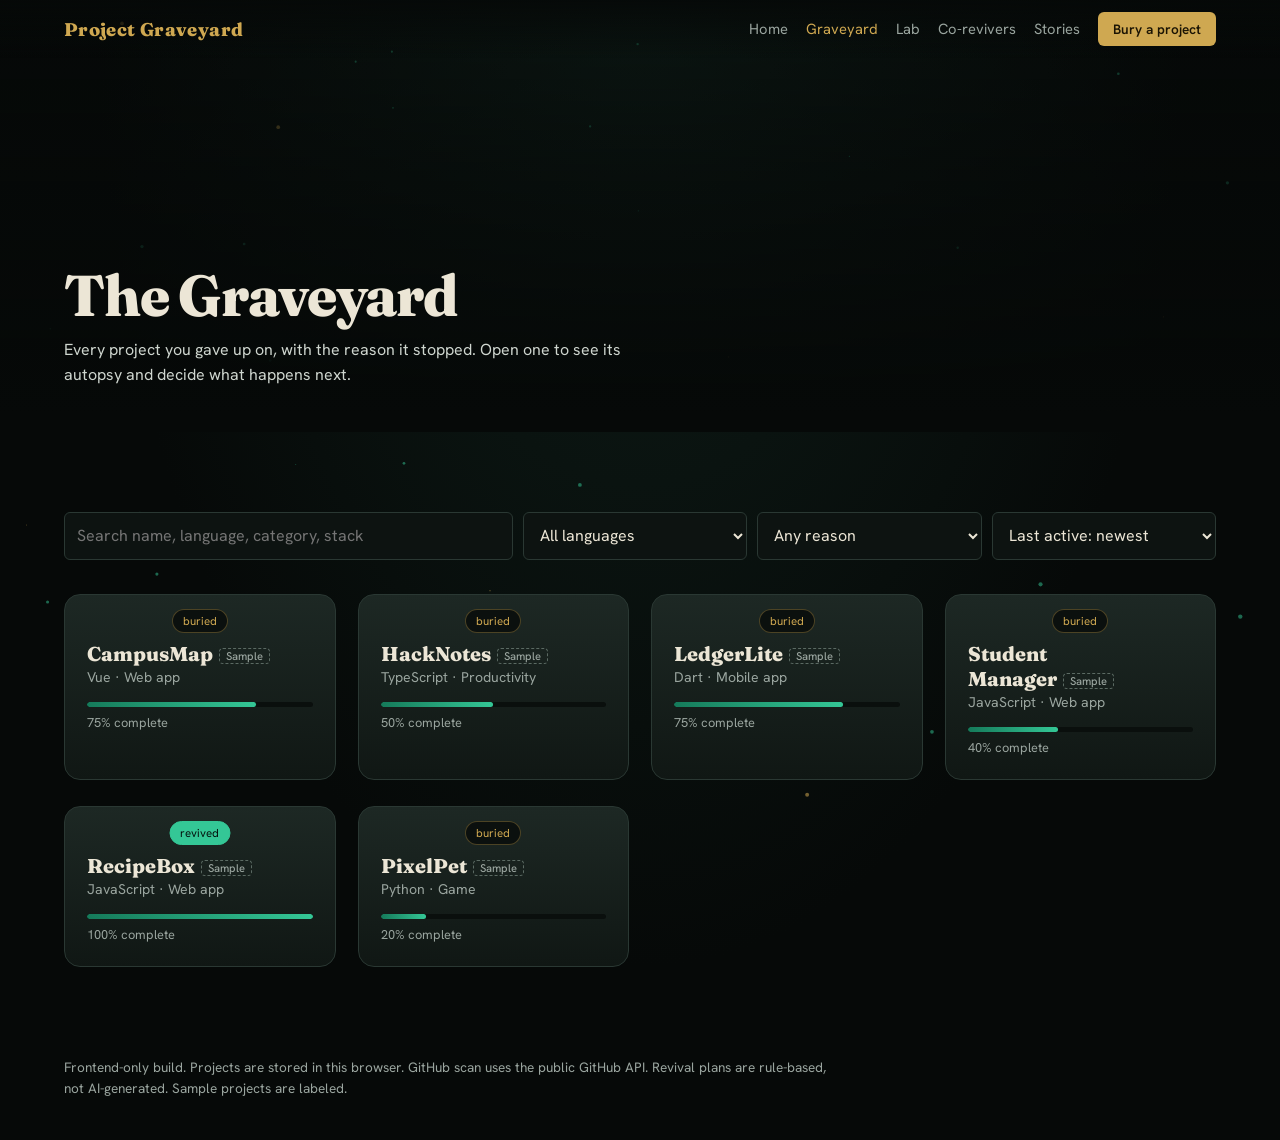
==== graveyard.html @ 0295aabc "Add graveyard.html for abandoned projects" ====
<!DOCTYPE html>
<html lang="en">
<head>
<meta charset="utf-8">
<meta name="viewport" content="width=device-width, initial-scale=1">
<title>The Graveyard — Project Graveyard</title>
<meta name="description" content="Browse abandoned projects and why they stopped.">
<link rel="preconnect" href="https://fonts.googleapis.com">
<link rel="preconnect" href="https://fonts.gstatic.com" crossorigin>
<link href="https://fonts.googleapis.com/css2?family=Fraunces:opsz,wght@9..144,600;9..144,800&family=Hanken+Grotesk:wght@400;500;600&display=swap" rel="stylesheet">
<link rel="stylesheet" href="css/style.css">
</head>
<body>
<canvas id="fx" aria-hidden="true"></canvas>
<header class="nav">
  <a class="brand" href="index.html">Project Graveyard</a>
  <nav><a href="index.html">Home</a><a href="graveyard.html" aria-current="page">Graveyard</a><a href="lab.html">Lab</a><a href="revivers.html">Co-revivers</a><a href="stories.html">Stories</a><button class="btn gold sm" data-act="add">Bury a project</button></nav>
</header>
<main id="top">
<section class="banner" style="--img:url(graveyard.jpg)"><h1>The Graveyard</h1><p>Every project you gave up on, with the reason it stopped. Open one to see its autopsy and decide what happens next.</p></section>
<section class="sec"><div class="filters">
  <input id="q" type="search" placeholder="Search name, language, category, stack" aria-label="Search projects">
  <select id="fLang" aria-label="Language"></select><select id="fReason" aria-label="Why it stopped"></select>
  <select id="fSort" aria-label="Sort"><option value="recent">Last active: newest</option><option value="old">Last active: oldest</option><option value="done">Most complete</option></select>
</div><div id="grid" class="grid"></div>
<p id="empty" class="empty" hidden>No project matches these filters. Clear a filter, or bury a new project.</p></section>
</main>
<footer class="foot">
  <p>Frontend-only build. Projects are stored in this browser. GitHub scan uses the public GitHub API. Revival plans are rule-based, not AI-generated. Sample projects are labeled.</p>
</footer>
<dialog id="detail" aria-label="Project details"></dialog>

<dialog id="addDlg" aria-label="Bury a project">
  <form id="addForm" method="dialog" class="form">
    <div class="dhead"><h3>Bury a project</h3><button type="button" class="x" data-act="close" aria-label="Close">×</button></div>
    <label>GitHub repo (optional)
      <span class="row"><input name="repo" placeholder="owner/repo"><button type="button" class="btn ghost sm" data-act="scan">Scan repo</button></span>
    </label>
    <p id="scanMsg" class="note" role="status"></p>
    <label>Project name<input name="name" required></label>
    <label>What it was and what you wanted to build<textarea name="desc" rows="2" required></textarea></label>
    <div class="two">
      <label>Main language<input name="lang" required placeholder="JavaScript"></label>
      <label>Category<input name="cat" required placeholder="Web app"></label>
    </div>
    <div class="two">
      <label>Last worked on<input type="date" name="last" required></label>
      <label>Why you stopped<select name="reason" id="reasonSel"></select></label>
    </div>
    <label>What you completed (one per line)<textarea name="done" rows="3"></textarea></label>
    <label>What is still unfinished (one per line)<textarea name="todo" rows="3"></textarea></label>
    <label>Tech stack (comma separated)<input name="stack"></label>
    <button class="btn em" type="submit">Add to graveyard</button>
  </form>
</dialog>

<script src="js/app.js"></script>
</body>
</html>
---- css/style.css ----
:root{--bg:#060908;--stone:#121917;--stone2:#1a2421;--em:#34c796;--emd:#157a5a;--gold:#cfa851;--off:#ece6d6;--mute:#9aa59f;--red:#d9735f;
--serif:'Fraunces',Georgia,serif;--sans:'Hanken Grotesk',system-ui,sans-serif}
*{box-sizing:border-box;margin:0}
html{scroll-behavior:smooth;background:var(--bg)}
body{font:400 16px/1.6 var(--sans);color:var(--off);background:radial-gradient(ellipse at 50% 0,#0e1d18 0,var(--bg) 60%);min-height:100vh;overflow-x:hidden}
#fx{position:fixed;inset:0;width:100%;height:100%;z-index:0;pointer-events:none}
main,.nav,.foot{position:relative;z-index:1}
a{color:inherit}
:focus-visible{outline:2px solid var(--gold);outline-offset:2px}
.nav{position:fixed;top:0;left:0;right:0;z-index:20;display:flex;justify-content:space-between;align-items:center;padding:12px 5vw;background:linear-gradient(#060908ee,#06090800)}
.brand{font:800 1.15rem var(--serif);text-decoration:none;color:var(--gold);letter-spacing:.02em}
.nav nav{display:flex;gap:18px;align-items:center}
.nav nav a{text-decoration:none;color:var(--mute);font-size:.92rem}
.nav nav a:hover{color:var(--off)}
.btn{font:600 .95rem var(--sans);border:1px solid transparent;border-radius:6px;padding:12px 22px;cursor:pointer;text-decoration:none;display:inline-block;transition:transform .2s,box-shadow .2s,background .2s;color:var(--off);background:none}
.btn.sm{padding:7px 14px;font-size:.85rem}
.btn.em{background:var(--em);color:#04120d;box-shadow:0 0 28px #34c79655}
.btn.em:hover{transform:translateY(-2px);box-shadow:0 0 40px #34c796aa}
.btn.gold{background:var(--gold);color:#1b1404}
.btn.ghost{border-color:#cfa85177;color:var(--gold)}
.btn.ghost:hover{background:#cfa85118}
.btn.danger{border-color:#d9735f66;color:var(--red)}
.btn:disabled{opacity:.5;cursor:default}

/* hero */
.hero{position:relative;min-height:100vh;display:grid;align-items:center;padding:100px 5vw 60px;overflow:hidden;isolation:isolate}
.rays{position:absolute;inset:-10% 0 0;z-index:-1;background:
 conic-gradient(from 180deg at 50% -10%,transparent 0 38%,#34c79622 42%,transparent 46% 54%,#cfa85122 58%,transparent 62%);
 filter:blur(14px);animation:sway 14s ease-in-out infinite alternate}
@keyframes sway{to{transform:rotate(4deg) scale(1.08)}}
.yard{position:absolute;inset:0;z-index:-1;perspective:900px;transform-style:preserve-3d}
.tomb{position:absolute;bottom:0;background:linear-gradient(#26332f,#0c1210);border-radius:999px 999px 4px 4px/ 70px 70px 4px 4px;box-shadow:inset 0 0 22px #34c79633,0 0 40px #34c7961f;transition:transform .25s ease-out}
.tomb::after{content:"";position:absolute;left:25%;right:25%;top:22%;height:3px;background:#34c79677;box-shadow:0 14px 0 #34c79644,0 28px 0 #34c79633}
.fog{position:absolute;inset:auto -10% 0;height:55%;z-index:-1;background:radial-gradient(ellipse at 30% 100%,#34c79630,transparent 60%),radial-gradient(ellipse at 75% 100%,#cfa85120,transparent 55%);animation:drift 18s ease-in-out infinite alternate}
@keyframes drift{to{transform:translateX(4%)}}
.hero-copy{max-width:760px;margin:0 auto 0 0;position:relative}
h1{font:800 clamp(2.2rem,6vw,4.6rem)/1.05 var(--serif);letter-spacing:-.02em;text-wrap:balance}
.hero-copy>p{margin:20px 0 30px;font-size:1.15rem;color:#cfd6cf;max-width:560px}
.cta{display:flex;gap:14px;flex-wrap:wrap}
.stats{display:flex;gap:34px;margin-top:44px;flex-wrap:wrap}
.stats div{border-left:2px solid var(--gold);padding-left:12px}
.stats dt{font-size:.82rem;color:var(--mute)}
.stats dd{font:800 1.8rem var(--serif)}

/* sections */
.sec{padding:80px 5vw 20px;max-width:1280px;margin:auto}
h2{font:800 clamp(1.7rem,3.6vw,2.6rem) var(--serif);letter-spacing:-.01em}
.lead{color:var(--mute);margin:8px 0 26px;max-width:620px}
.filters{display:grid;grid-template-columns:2fr 1fr 1fr 1fr;gap:10px;margin-bottom:34px}
input,select,textarea{font:inherit;color:var(--off);background:#0d1311;border:1px solid #2a3833;border-radius:6px;padding:10px 12px;width:100%}
input:focus,select:focus,textarea:focus{outline:2px solid var(--em);border-color:transparent}
.grid{display:grid;grid-template-columns:repeat(auto-fill,minmax(250px,1fr));gap:26px 22px}
.grid.small{grid-template-columns:repeat(auto-fill,minmax(290px,1fr))}
.empty{color:var(--mute);padding:30px 0}

/* tombstone card */
.stone{position:relative;background:linear-gradient(#1d2824,#101714);border:1px solid #2a3833;border-radius:110px 110px 8px 8px/70px 70px 8px 8px;padding:46px 22px 20px;cursor:pointer;opacity:0;transform:translateY(26px) scale(.93);transition:opacity .6s,transform .6s,border-radius .6s,box-shadow .3s}
.stone.in{opacity:1;transform:none;border-radius:16px}
.stone:hover,.stone:focus-visible{box-shadow:0 0 0 1px var(--em),0 12px 40px #34c79633;transform:translateY(-4px)}
.stone h3{font:800 1.25rem var(--serif)}
.meta{color:var(--mute);font-size:.88rem}
.bar{height:5px;background:#0a0f0d;border-radius:9px;margin:14px 0 6px;overflow:hidden}
.bar i{display:block;height:100%;background:linear-gradient(90deg,var(--emd),var(--em));border-radius:9px}
.pct{font-size:.8rem;color:var(--mute)}
.reveal{display:grid;grid-template-rows:0fr;transition:grid-template-rows .35s}
.reveal>div{overflow:hidden;font-size:.88rem;color:#cdd5cd}
.reveal p{margin-top:8px}
.reveal b{color:var(--gold);font-weight:600}
.stone:hover .reveal,.stone:focus-visible .reveal{grid-template-rows:1fr}
@media(hover:none){.reveal{grid-template-rows:1fr}}
.tag{position:absolute;top:14px;left:50%;transform:translateX(-50%);font-size:.72rem;padding:2px 10px;border-radius:99px;border:1px solid #cfa85155;color:var(--gold);background:#0b100e}
.tag.reviving{color:var(--em);border-color:#34c79677}
.tag.revived{background:var(--em);color:#04120d;border-color:var(--em)}
.sample{font-size:.7rem;color:var(--mute);border:1px dashed #5b6a63;border-radius:4px;padding:0 6px;margin-left:6px;vertical-align:middle;font-family:var(--sans);font-weight:500}

/* dialogs */
dialog{border:1px solid #2f3f39;border-radius:14px;background:#0c1311;color:var(--off);width:min(860px,94vw);max-height:90vh;padding:0;overflow:auto;box-shadow:0 30px 90px #000}
dialog::backdrop{background:#000c;backdrop-filter:blur(3px)}
.dwrap{padding:26px 28px 32px}
.dhead{display:flex;justify-content:space-between;align-items:start;gap:12px}
.dhead h3{font:800 1.7rem var(--serif)}
.x{background:none;border:0;color:var(--mute);font-size:1.8rem;cursor:pointer;line-height:1}
.blk{margin-top:26px;padding-top:20px;border-top:1px solid #22302b}
.blk h4{font:800 1.1rem var(--serif);color:var(--gold);margin-bottom:10px}
.cols{display:grid;grid-template-columns:1fr 1fr;gap:18px}
ul.chk{list-style:none;padding:0}
ul.chk li{padding:3px 0 3px 22px;position:relative}
ul.chk.ok li::before{content:"✓";position:absolute;left:0;color:var(--em)}
ul.chk.no li::before{content:"○";position:absolute;left:0;color:var(--mute)}
.find{display:flex;gap:10px;padding:9px 0;border-bottom:1px solid #1b2622}
.ev{font-size:.74rem;border-radius:4px;padding:1px 7px;height:fit-content;white-space:nowrap}
.ev.y{background:#34c79622;color:var(--em)}
.ev.n{background:#d9735f22;color:var(--red)}
.ev.u{background:#9aa59f22;color:var(--mute)}
.note{font-size:.84rem;color:var(--mute)}
.paths{display:grid;grid-template-columns:repeat(auto-fit,minmax(240px,1fr));gap:12px}
.path{border:1px solid #2a3833;border-radius:10px;padding:14px;background:#0f1614;display:flex;flex-direction:column;gap:8px}
.path.top{border-color:var(--gold);box-shadow:0 0 24px #cfa85122}
.path.chosen{border-color:var(--em)}
.path h5{font:800 1rem var(--serif)}
.path p{font-size:.88rem;color:#cdd5cd;flex:1}
.task{display:grid;grid-template-columns:1fr auto;gap:8px 12px;padding:12px 0;border-bottom:1px solid #1b2622;align-items:center}
.task.done .tt{text-decoration:line-through;color:var(--mute)}
.pr{font-size:.74rem;color:var(--gold)}
.tl{list-style:none;padding:0 0 0 18px;border-left:2px solid #2a3833}
.tl li{position:relative;padding:0 0 14px 14px;font-size:.92rem}
.tl li::before{content:"";position:absolute;left:-25px;top:7px;width:10px;height:10px;border-radius:50%;background:var(--em);box-shadow:0 0 10px var(--em)}
.tl small{color:var(--mute);display:block}
.acts{display:flex;gap:10px;flex-wrap:wrap;margin-top:12px}
.form{padding:26px 28px;display:grid;gap:14px}
.form label{display:grid;gap:5px;font-size:.88rem;color:var(--mute)}
.two{display:grid;grid-template-columns:1fr 1fr;gap:12px}
.row{display:flex;gap:8px}
.foot{padding:70px 5vw 40px;color:var(--mute);font-size:.85rem;max-width:900px}
.toast{position:fixed;bottom:22px;left:50%;transform:translateX(-50%);background:var(--em);color:#04120d;padding:10px 20px;border-radius:8px;font-weight:600;z-index:50}

@media(max-width:760px){
 .filters{grid-template-columns:1fr 1fr}.filters #q{grid-column:1/-1}
 .cols,.two{grid-template-columns:1fr}.nav{flex-wrap:wrap;gap:6px}.nav nav{gap:14px;overflow-x:auto;white-space:nowrap;max-width:100%}.tile{min-height:220px}
 .hero{padding-top:90px}.dwrap{padding:20px 16px}
}
@media(prefers-reduced-motion:reduce){*{animation:none!important;transition:none!important}.stone{opacity:1;transform:none;border-radius:16px}}

/* multi-page + imagery */
.nav nav a[aria-current]{color:var(--gold)}
.hero-bg{position:absolute;inset:-4%;z-index:-3;background-size:cover;background-position:center;transform:scale(1.08);transition:transform .35s ease-out}
.hero::before{content:"";position:absolute;inset:0;z-index:-2;background:linear-gradient(90deg,#060908f0 0,#060908a8 46%,#06090822 100%),linear-gradient(0deg,var(--bg),transparent 32%)}
.banner{position:relative;isolation:isolate;min-height:48vh;display:grid;align-content:end;gap:10px;padding:130px 5vw 44px;overflow:hidden}
.banner::before{content:"";position:absolute;inset:0;z-index:-2;background:var(--img) center/cover}
.banner::after{content:"";position:absolute;inset:0;z-index:-1;background:linear-gradient(0deg,var(--bg) 4%,#060908b0 55%,#06090860)}
.banner h1{font-size:clamp(2rem,5vw,3.6rem)}
.banner p{max-width:560px;color:#cfd6cf}
.tiles{display:grid;grid-template-columns:repeat(auto-fit,minmax(240px,1fr));gap:20px;margin-top:10px}
.tile{position:relative;display:flex;flex-direction:column;justify-content:end;gap:4px;min-height:320px;padding:22px;border-radius:14px;overflow:hidden;text-decoration:none;border:1px solid #2a3833;isolation:isolate}
.tile img{position:absolute;inset:0;width:100%;height:100%;object-fit:cover;z-index:-2;transition:transform .7s}
.tile::after{content:"";position:absolute;inset:0;z-index:-1;background:linear-gradient(0deg,#060908f2 8%,#06090833 75%)}
.tile:hover img,.tile:focus-visible img{transform:scale(1.07)}
.tile:hover{border-color:var(--gold)}
.tile h3{font:800 1.3rem var(--serif)}
.tile p{color:#cdd5cd;font-size:.9rem}
.engine{position:relative;isolation:isolate;margin-top:80px;padding:90px 5vw;overflow:hidden}
.engine::before{content:"";position:absolute;inset:0;z-index:-2;background:var(--img) center/cover;opacity:.5}
.engine::after{content:"";position:absolute;inset:0;z-index:-1;background:linear-gradient(var(--bg),#060908cc 20%,#060908cc 80%,var(--bg))}
.engine>*{max-width:1200px;margin-left:auto;margin-right:auto}
.stages{display:grid;grid-template-columns:repeat(auto-fit,minmax(220px,1fr));gap:16px;margin-top:26px}
.stage{background:#0c1311cc;backdrop-filter:blur(6px);border:1px solid #2a3833;border-top:3px solid var(--em);border-radius:10px;padding:18px}
.stage b{font:800 1.8rem var(--serif);color:var(--gold)}
.stage h3{font:800 1.15rem var(--serif);margin:2px 0 6px}
.stage p{font-size:.9rem;color:#cdd5cd}
.cta-band{position:relative;isolation:isolate;margin-top:80px;padding:100px 5vw;text-align:center;overflow:hidden}
.cta-band::before{content:"";position:absolute;inset:0;z-index:-2;background:var(--img) center/cover}
.cta-band::after{content:"";position:absolute;inset:0;z-index:-1;background:radial-gradient(ellipse at center,#060908aa,#060908f0)}
.cta-band h2{max-width:640px;margin:0 auto 22px}
.cta-band .cta{justify-content:center}
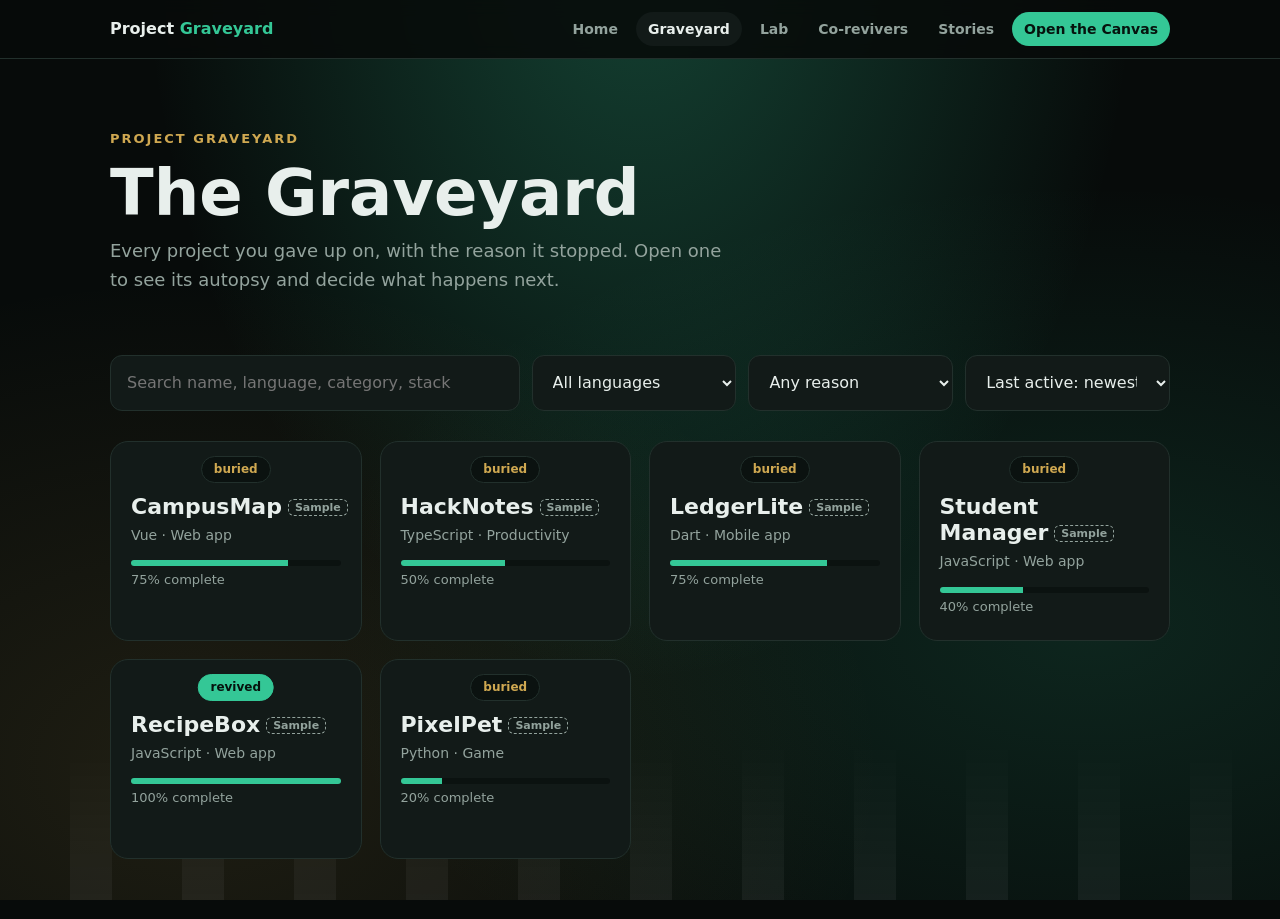
==== commit 934c7986: "Refactor graveyard.html structure and styles" ====
--- a/graveyard.html
+++ b/graveyard.html
@@ -3,56 +3,126 @@
 <head>
 <meta charset="utf-8">
 <meta name="viewport" content="width=device-width, initial-scale=1">
-<title>The Graveyard — Project Graveyard</title>
-<meta name="description" content="Browse abandoned projects and why they stopped.">
-<link rel="preconnect" href="https://fonts.googleapis.com">
-<link rel="preconnect" href="https://fonts.gstatic.com" crossorigin>
-<link href="https://fonts.googleapis.com/css2?family=Fraunces:opsz,wght@9..144,600;9..144,800&family=Hanken+Grotesk:wght@400;500;600&display=swap" rel="stylesheet">
-<link rel="stylesheet" href="css/style.css">
+<title>The Graveyard · Project Graveyard</title>
+<style>
+  :root{--bg:#070b0a;--panel:#121a18;--line:#22302c;--text:#e8efec;--mute:#93a39d;--green:#34c796;--gold:#cfa851;--red:#e5726b}
+  *{box-sizing:border-box}
+  body{margin:0;background:var(--bg);color:var(--text);font-family:system-ui,-apple-system,"Segoe UI",Roboto,sans-serif;line-height:1.6;min-height:100vh}
+  body::before{content:"";position:fixed;inset:0;z-index:-1;pointer-events:none;background:radial-gradient(ellipse at 50% -10%,rgba(52,199,150,.30),transparent 55%),radial-gradient(ellipse at 15% 85%,rgba(207,168,81,.12),transparent 45%),radial-gradient(ellipse at 85% 70%,rgba(52,199,150,.14),transparent 50%),#070b0a}
+  body::after{content:"";position:fixed;left:0;right:0;bottom:0;height:170px;z-index:-1;pointer-events:none;background:repeating-linear-gradient(90deg,transparent 0 70px,rgba(255,255,255,.05) 70px 112px);-webkit-mask-image:linear-gradient(transparent,#000);mask-image:linear-gradient(transparent,#000)}
+  a{color:inherit;text-decoration:none}
+  .wrap{max-width:1100px;margin:0 auto;padding:0 20px}
+  header{position:sticky;top:0;z-index:20;background:rgba(7,11,10,.88);backdrop-filter:blur(8px);border-bottom:1px solid var(--line)}
+  header .wrap{display:flex;align-items:center;justify-content:space-between;gap:16px;padding-top:12px;padding-bottom:12px;flex-wrap:wrap}
+  .logo{font-weight:800}.logo span{color:var(--green)}
+  nav{display:flex;gap:6px;flex-wrap:wrap;align-items:center}
+  nav a{padding:6px 12px;border-radius:999px;color:var(--mute);font-size:14px;font-weight:600}
+  nav a:hover,nav a.on{color:var(--text);background:var(--panel)}
+  nav a.canvas{background:var(--green);color:#06130e}
+  .hero{padding:70px 0 30px}
+  .kicker{color:var(--gold);font-weight:700;letter-spacing:2px;font-size:13px;text-transform:uppercase}
+  h1{font-size:clamp(36px,7vw,64px);line-height:1.05;margin:10px 0}
+  .lead{color:var(--mute);font-size:18px;max-width:620px;margin:0}
+  .filters{display:grid;grid-template-columns:2fr 1fr 1fr 1fr;gap:12px;margin:30px 0}
+  .filters input,.filters select{width:100%;padding:14px 16px;border-radius:12px;border:1px solid var(--line);background:var(--panel);color:var(--text);font:inherit}
+  #grid{display:grid;grid-template-columns:repeat(auto-fill,minmax(250px,1fr));gap:18px;padding-bottom:60px}
+  .stone{position:relative;background:var(--panel);border:1px solid var(--line);border-radius:18px;padding:52px 20px 22px;cursor:pointer;transition:.2s;min-height:200px;opacity:0;transform:translateY(14px)}
+  .stone.in{opacity:1;transform:none}
+  .stone:hover,.stone:focus{border-color:var(--green);box-shadow:0 0 0 1px var(--green),0 10px 30px rgba(52,199,150,.15);outline:none}
+  .tag{position:absolute;top:14px;left:50%;transform:translateX(-50%);font-size:12px;font-weight:700;padding:3px 12px;border-radius:999px;border:1px solid var(--line);background:#0b1210;color:var(--gold)}
+  .tag.revived{background:var(--green);color:#06130e;border-color:var(--green)}
+  .tag.reviving{color:var(--green)}
+  .tag.archived{color:var(--mute)}
+  .stone h3{margin:0 0 4px;font-size:22px;line-height:1.2}
+  .sample{font-size:11px;font-weight:600;border:1px dashed var(--mute);color:var(--mute);border-radius:6px;padding:1px 6px;margin-left:6px;vertical-align:middle}
+  .meta{color:var(--mute);font-size:14px}
+  .bar{height:6px;background:#0b1210;border-radius:6px;overflow:hidden;margin:14px 0 4px}
+  .bar i{display:block;height:100%;background:var(--green)}
+  .pct{font-size:13px;color:var(--mute)}
+  .reveal{display:grid;grid-template-rows:0fr;transition:grid-template-rows .25s}
+  .reveal>div{overflow:hidden}
+  .stone:hover .reveal,.stone:focus .reveal{grid-template-rows:1fr}
+  .reveal p{margin:8px 0 0;font-size:14px}
+  .reveal b{color:var(--gold);font-weight:600;margin-right:4px}
+  .empty{color:var(--mute);text-align:center;padding:40px 0}
+  .btn{display:inline-block;padding:10px 18px;border-radius:12px;font-weight:700;border:1px solid var(--line);background:transparent;color:var(--text);cursor:pointer;font:inherit;font-weight:700}
+  .btn.em{background:var(--green);color:#06130e;border-color:var(--green)}
+  .btn.ghost:hover{background:var(--panel)}
+  .btn.sm{padding:7px 14px;font-size:14px}
+  .note{color:var(--mute);font-size:13px}
+  dialog#detail{width:min(880px,94vw);max-height:90vh;padding:0;border:1px solid var(--line);border-radius:20px;background:#0d1412;color:var(--text)}
+  dialog#detail::backdrop{background:rgba(0,0,0,.7)}
+  .dwrap{padding:26px}
+  .dhead{display:flex;justify-content:space-between;gap:12px;align-items:flex-start}
+  .dhead h3{margin:0;font-size:28px}
+  .x{background:none;border:1px solid var(--line);color:var(--text);border-radius:10px;width:36px;height:36px;font-size:22px;cursor:pointer}
+  .blk{margin-top:22px}
+  .blk h4{margin:0 0 8px;color:var(--gold)}
+  .cols{display:grid;grid-template-columns:1fr 1fr;gap:18px}
+  .chk{margin:0;padding:0;list-style:none}
+  .chk li{padding:4px 0 4px 22px;position:relative;font-size:14px}
+  .chk.ok li::before{content:"✓";position:absolute;left:0;color:var(--green)}
+  .chk.no li::before{content:"○";position:absolute;left:0;color:var(--gold)}
+  .find{display:flex;gap:12px;padding:8px 0;border-bottom:1px solid var(--line);font-size:14px}
+  .ev{flex:none;font-size:12px;font-weight:700;padding:2px 10px;border-radius:999px;height:fit-content;border:1px solid var(--line)}
+  .ev.y{color:var(--green)}.ev.n{color:var(--red)}.ev.u{color:var(--mute)}
+  .paths{display:grid;grid-template-columns:repeat(auto-fit,minmax(200px,1fr));gap:12px}
+  .path{background:var(--panel);border:1px solid var(--line);border-radius:14px;padding:14px}
+  .path h5{margin:0 0 4px;font-size:16px}
+  .path p{margin:0;color:var(--mute);font-size:13px}
+  .path.top{border-color:var(--green)}
+  .path.chosen{background:#10231d}
+  .task{padding:8px 0;border-bottom:1px solid var(--line);font-size:14px}
+  .task.done .tt{text-decoration:line-through;color:var(--mute)}
+  .pr{color:var(--mute);font-size:12px}
+  .tl{list-style:none;margin:0;padding:0 0 0 14px;border-left:2px solid var(--line)}
+  .tl li{padding:4px 0 8px 12px;font-size:14px}
+  .tl small{display:block;color:var(--mute)}
+  .acts{display:flex;gap:10px;flex-wrap:wrap}
+  .toast{position:fixed;left:50%;bottom:28px;transform:translateX(-50%);background:var(--green);color:#06130e;font-weight:700;padding:10px 20px;border-radius:12px;z-index:100}
+  @media(max-width:760px){.filters{grid-template-columns:1fr 1fr}.filters input{grid-column:1/-1}.cols{grid-template-columns:1fr}}
+  @media(prefers-reduced-motion:reduce){*{transition:none!important}}
+</style>
 </head>
 <body>
-<canvas id="fx" aria-hidden="true"></canvas>
-<header class="nav">
-  <a class="brand" href="index.html">Project Graveyard</a>
-  <nav><a href="index.html">Home</a><a href="graveyard.html" aria-current="page">Graveyard</a><a href="lab.html">Lab</a><a href="revivers.html">Co-revivers</a><a href="stories.html">Stories</a><button class="btn gold sm" data-act="add">Bury a project</button></nav>
+
+<header>
+  <div class="wrap">
+    <a class="logo" href="index.html">Project <span>Graveyard</span></a>
+    <nav aria-label="Main">
+      <a href="index.html">Home</a>
+      <a class="on" href="graveyard.html">Graveyard</a>
+      <a href="lab.html">Lab</a>
+      <a href="revivers.html">Co-revivers</a>
+      <a href="stories.html">Stories</a>
+      <a class="canvas" href="canvas.html">Open the Canvas</a>
+    </nav>
+  </div>
 </header>
-<main id="top">
-<section class="banner" style="--img:url(graveyard.jpg)"><h1>The Graveyard</h1><p>Every project you gave up on, with the reason it stopped. Open one to see its autopsy and decide what happens next.</p></section>
-<section class="sec"><div class="filters">
-  <input id="q" type="search" placeholder="Search name, language, category, stack" aria-label="Search projects">
-  <select id="fLang" aria-label="Language"></select><select id="fReason" aria-label="Why it stopped"></select>
-  <select id="fSort" aria-label="Sort"><option value="recent">Last active: newest</option><option value="old">Last active: oldest</option><option value="done">Most complete</option></select>
-</div><div id="grid" class="grid"></div>
-<p id="empty" class="empty" hidden>No project matches these filters. Clear a filter, or bury a new project.</p></section>
+
+<main class="wrap">
+  <div class="hero">
+    <div class="kicker">Project Graveyard</div>
+    <h1>The Graveyard</h1>
+    <p class="lead">Every project you gave up on, with the reason it stopped. Open one to see its autopsy and decide what happens next.</p>
+  </div>
+
+  <div class="filters">
+    <input id="q" type="search" placeholder="Search name, language, category, stack" aria-label="Search">
+    <select id="fLang" aria-label="Language"></select>
+    <select id="fReason" aria-label="Reason"></select>
+    <select id="fSort" aria-label="Sort">
+      <option value="new">Last active: newest</option>
+      <option value="old">Last active: oldest</option>
+      <option value="done">Most complete</option>
+    </select>
+  </div>
+
+  <div id="grid"></div>
+  <p id="empty" class="empty" hidden>No projects match. Try clearing the filters, or bury one in the Canvas.</p>
 </main>
-<footer class="foot">
-  <p>Frontend-only build. Projects are stored in this browser. GitHub scan uses the public GitHub API. Revival plans are rule-based, not AI-generated. Sample projects are labeled.</p>
-</footer>
+
 <dialog id="detail" aria-label="Project details"></dialog>
-
-<dialog id="addDlg" aria-label="Bury a project">
-  <form id="addForm" method="dialog" class="form">
-    <div class="dhead"><h3>Bury a project</h3><button type="button" class="x" data-act="close" aria-label="Close">×</button></div>
-    <label>GitHub repo (optional)
-      <span class="row"><input name="repo" placeholder="owner/repo"><button type="button" class="btn ghost sm" data-act="scan">Scan repo</button></span>
-    </label>
-    <p id="scanMsg" class="note" role="status"></p>
-    <label>Project name<input name="name" required></label>
-    <label>What it was and what you wanted to build<textarea name="desc" rows="2" required></textarea></label>
-    <div class="two">
-      <label>Main language<input name="lang" required placeholder="JavaScript"></label>
-      <label>Category<input name="cat" required placeholder="Web app"></label>
-    </div>
-    <div class="two">
-      <label>Last worked on<input type="date" name="last" required></label>
-      <label>Why you stopped<select name="reason" id="reasonSel"></select></label>
-    </div>
-    <label>What you completed (one per line)<textarea name="done" rows="3"></textarea></label>
-    <label>What is still unfinished (one per line)<textarea name="todo" rows="3"></textarea></label>
-    <label>Tech stack (comma separated)<input name="stack"></label>
-    <button class="btn em" type="submit">Add to graveyard</button>
-  </form>
-</dialog>
 
 <script src="js/app.js"></script>
 </body>
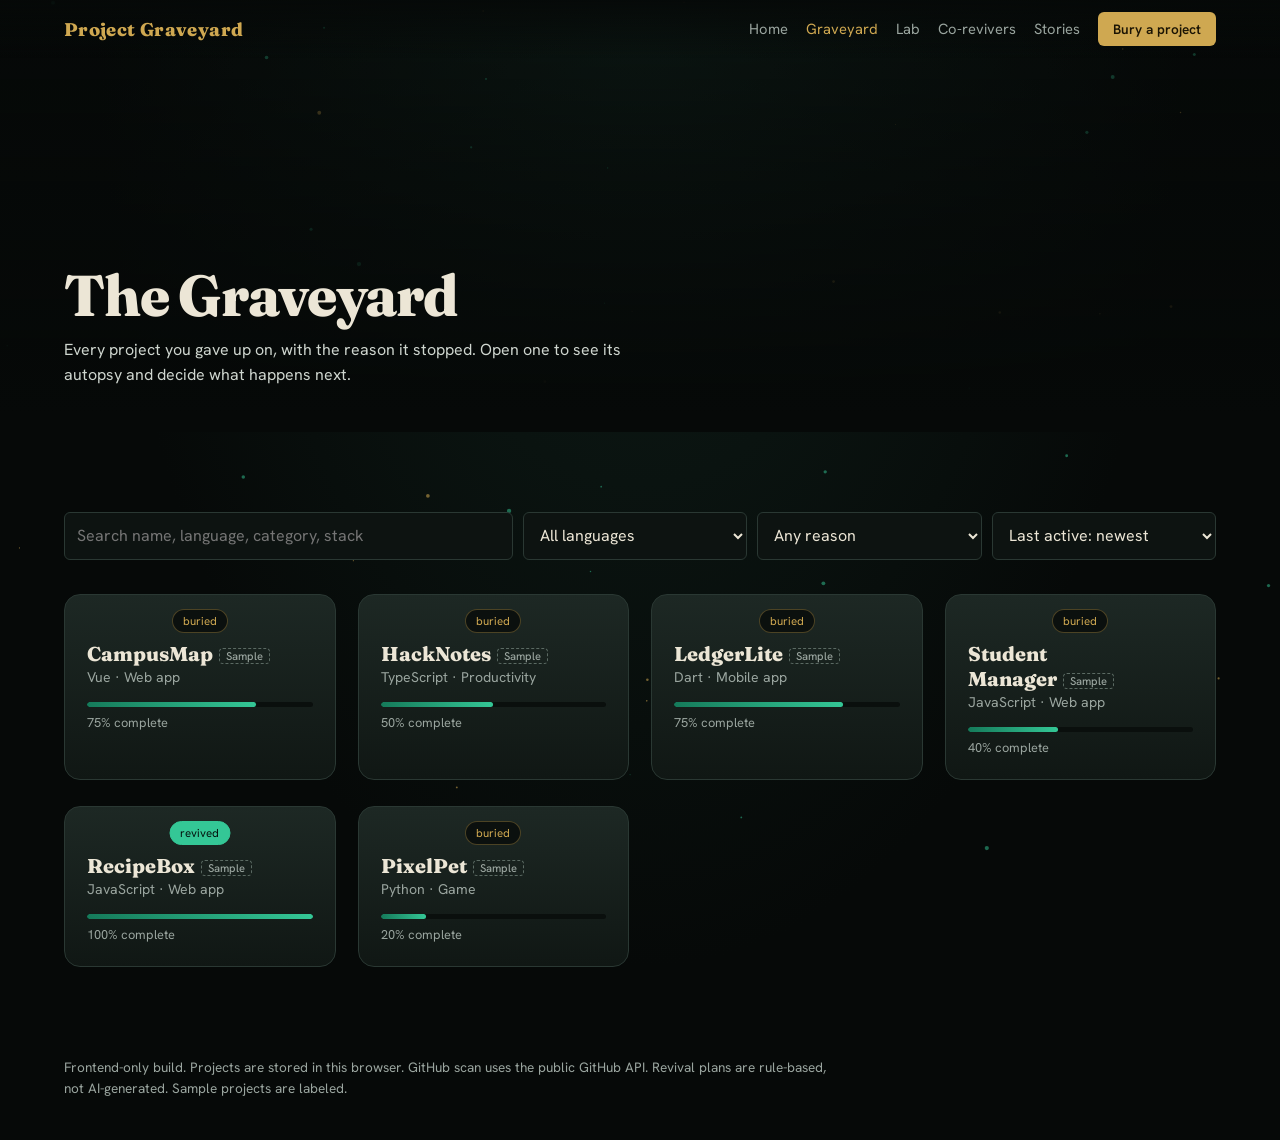
==== commit 7e1ad0c2: "Refactor graveyard.html structure and content Updated the structure and content of the graveyard.htm" ====
--- a/graveyard.html
+++ b/graveyard.html
@@ -3,126 +3,56 @@
 <head>
 <meta charset="utf-8">
 <meta name="viewport" content="width=device-width, initial-scale=1">
-<title>The Graveyard · Project Graveyard</title>
-<style>
-  :root{--bg:#070b0a;--panel:#121a18;--line:#22302c;--text:#e8efec;--mute:#93a39d;--green:#34c796;--gold:#cfa851;--red:#e5726b}
-  *{box-sizing:border-box}
-  body{margin:0;background:var(--bg);color:var(--text);font-family:system-ui,-apple-system,"Segoe UI",Roboto,sans-serif;line-height:1.6;min-height:100vh}
-  body::before{content:"";position:fixed;inset:0;z-index:-1;pointer-events:none;background:radial-gradient(ellipse at 50% -10%,rgba(52,199,150,.30),transparent 55%),radial-gradient(ellipse at 15% 85%,rgba(207,168,81,.12),transparent 45%),radial-gradient(ellipse at 85% 70%,rgba(52,199,150,.14),transparent 50%),#070b0a}
-  body::after{content:"";position:fixed;left:0;right:0;bottom:0;height:170px;z-index:-1;pointer-events:none;background:repeating-linear-gradient(90deg,transparent 0 70px,rgba(255,255,255,.05) 70px 112px);-webkit-mask-image:linear-gradient(transparent,#000);mask-image:linear-gradient(transparent,#000)}
-  a{color:inherit;text-decoration:none}
-  .wrap{max-width:1100px;margin:0 auto;padding:0 20px}
-  header{position:sticky;top:0;z-index:20;background:rgba(7,11,10,.88);backdrop-filter:blur(8px);border-bottom:1px solid var(--line)}
-  header .wrap{display:flex;align-items:center;justify-content:space-between;gap:16px;padding-top:12px;padding-bottom:12px;flex-wrap:wrap}
-  .logo{font-weight:800}.logo span{color:var(--green)}
-  nav{display:flex;gap:6px;flex-wrap:wrap;align-items:center}
-  nav a{padding:6px 12px;border-radius:999px;color:var(--mute);font-size:14px;font-weight:600}
-  nav a:hover,nav a.on{color:var(--text);background:var(--panel)}
-  nav a.canvas{background:var(--green);color:#06130e}
-  .hero{padding:70px 0 30px}
-  .kicker{color:var(--gold);font-weight:700;letter-spacing:2px;font-size:13px;text-transform:uppercase}
-  h1{font-size:clamp(36px,7vw,64px);line-height:1.05;margin:10px 0}
-  .lead{color:var(--mute);font-size:18px;max-width:620px;margin:0}
-  .filters{display:grid;grid-template-columns:2fr 1fr 1fr 1fr;gap:12px;margin:30px 0}
-  .filters input,.filters select{width:100%;padding:14px 16px;border-radius:12px;border:1px solid var(--line);background:var(--panel);color:var(--text);font:inherit}
-  #grid{display:grid;grid-template-columns:repeat(auto-fill,minmax(250px,1fr));gap:18px;padding-bottom:60px}
-  .stone{position:relative;background:var(--panel);border:1px solid var(--line);border-radius:18px;padding:52px 20px 22px;cursor:pointer;transition:.2s;min-height:200px;opacity:0;transform:translateY(14px)}
-  .stone.in{opacity:1;transform:none}
-  .stone:hover,.stone:focus{border-color:var(--green);box-shadow:0 0 0 1px var(--green),0 10px 30px rgba(52,199,150,.15);outline:none}
-  .tag{position:absolute;top:14px;left:50%;transform:translateX(-50%);font-size:12px;font-weight:700;padding:3px 12px;border-radius:999px;border:1px solid var(--line);background:#0b1210;color:var(--gold)}
-  .tag.revived{background:var(--green);color:#06130e;border-color:var(--green)}
-  .tag.reviving{color:var(--green)}
-  .tag.archived{color:var(--mute)}
-  .stone h3{margin:0 0 4px;font-size:22px;line-height:1.2}
-  .sample{font-size:11px;font-weight:600;border:1px dashed var(--mute);color:var(--mute);border-radius:6px;padding:1px 6px;margin-left:6px;vertical-align:middle}
-  .meta{color:var(--mute);font-size:14px}
-  .bar{height:6px;background:#0b1210;border-radius:6px;overflow:hidden;margin:14px 0 4px}
-  .bar i{display:block;height:100%;background:var(--green)}
-  .pct{font-size:13px;color:var(--mute)}
-  .reveal{display:grid;grid-template-rows:0fr;transition:grid-template-rows .25s}
-  .reveal>div{overflow:hidden}
-  .stone:hover .reveal,.stone:focus .reveal{grid-template-rows:1fr}
-  .reveal p{margin:8px 0 0;font-size:14px}
-  .reveal b{color:var(--gold);font-weight:600;margin-right:4px}
-  .empty{color:var(--mute);text-align:center;padding:40px 0}
-  .btn{display:inline-block;padding:10px 18px;border-radius:12px;font-weight:700;border:1px solid var(--line);background:transparent;color:var(--text);cursor:pointer;font:inherit;font-weight:700}
-  .btn.em{background:var(--green);color:#06130e;border-color:var(--green)}
-  .btn.ghost:hover{background:var(--panel)}
-  .btn.sm{padding:7px 14px;font-size:14px}
-  .note{color:var(--mute);font-size:13px}
-  dialog#detail{width:min(880px,94vw);max-height:90vh;padding:0;border:1px solid var(--line);border-radius:20px;background:#0d1412;color:var(--text)}
-  dialog#detail::backdrop{background:rgba(0,0,0,.7)}
-  .dwrap{padding:26px}
-  .dhead{display:flex;justify-content:space-between;gap:12px;align-items:flex-start}
-  .dhead h3{margin:0;font-size:28px}
-  .x{background:none;border:1px solid var(--line);color:var(--text);border-radius:10px;width:36px;height:36px;font-size:22px;cursor:pointer}
-  .blk{margin-top:22px}
-  .blk h4{margin:0 0 8px;color:var(--gold)}
-  .cols{display:grid;grid-template-columns:1fr 1fr;gap:18px}
-  .chk{margin:0;padding:0;list-style:none}
-  .chk li{padding:4px 0 4px 22px;position:relative;font-size:14px}
-  .chk.ok li::before{content:"✓";position:absolute;left:0;color:var(--green)}
-  .chk.no li::before{content:"○";position:absolute;left:0;color:var(--gold)}
-  .find{display:flex;gap:12px;padding:8px 0;border-bottom:1px solid var(--line);font-size:14px}
-  .ev{flex:none;font-size:12px;font-weight:700;padding:2px 10px;border-radius:999px;height:fit-content;border:1px solid var(--line)}
-  .ev.y{color:var(--green)}.ev.n{color:var(--red)}.ev.u{color:var(--mute)}
-  .paths{display:grid;grid-template-columns:repeat(auto-fit,minmax(200px,1fr));gap:12px}
-  .path{background:var(--panel);border:1px solid var(--line);border-radius:14px;padding:14px}
-  .path h5{margin:0 0 4px;font-size:16px}
-  .path p{margin:0;color:var(--mute);font-size:13px}
-  .path.top{border-color:var(--green)}
-  .path.chosen{background:#10231d}
-  .task{padding:8px 0;border-bottom:1px solid var(--line);font-size:14px}
-  .task.done .tt{text-decoration:line-through;color:var(--mute)}
-  .pr{color:var(--mute);font-size:12px}
-  .tl{list-style:none;margin:0;padding:0 0 0 14px;border-left:2px solid var(--line)}
-  .tl li{padding:4px 0 8px 12px;font-size:14px}
-  .tl small{display:block;color:var(--mute)}
-  .acts{display:flex;gap:10px;flex-wrap:wrap}
-  .toast{position:fixed;left:50%;bottom:28px;transform:translateX(-50%);background:var(--green);color:#06130e;font-weight:700;padding:10px 20px;border-radius:12px;z-index:100}
-  @media(max-width:760px){.filters{grid-template-columns:1fr 1fr}.filters input{grid-column:1/-1}.cols{grid-template-columns:1fr}}
-  @media(prefers-reduced-motion:reduce){*{transition:none!important}}
-</style>
+<title>The Graveyard — Project Graveyard</title>
+<meta name="description" content="Browse abandoned projects and why they stopped.">
+<link rel="preconnect" href="https://fonts.googleapis.com">
+<link rel="preconnect" href="https://fonts.gstatic.com" crossorigin>
+<link href="https://fonts.googleapis.com/css2?family=Fraunces:opsz,wght@9..144,600;9..144,800&family=Hanken+Grotesk:wght@400;500;600&display=swap" rel="stylesheet">
+<link rel="stylesheet" href="css/style.css">
 </head>
 <body>
+<canvas id="fx" aria-hidden="true"></canvas>
+<header class="nav">
+  <a class="brand" href="index.html">Project Graveyard</a>
+  <nav><a href="index.html">Home</a><a href="graveyard.html" aria-current="page">Graveyard</a><a href="lab.html">Lab</a><a href="revivers.html">Co-revivers</a><a href="stories.html">Stories</a><button class="btn gold sm" data-act="add">Bury a project</button></nav>
+</header>
+<main id="top">
+<section class="banner" style="--img:url(graveyard.jpg)"><h1>The Graveyard</h1><p>Every project you gave up on, with the reason it stopped. Open one to see its autopsy and decide what happens next.</p></section>
+<section class="sec"><div class="filters">
+  <input id="q" type="search" placeholder="Search name, language, category, stack" aria-label="Search projects">
+  <select id="fLang" aria-label="Language"></select><select id="fReason" aria-label="Why it stopped"></select>
+  <select id="fSort" aria-label="Sort"><option value="recent">Last active: newest</option><option value="old">Last active: oldest</option><option value="done">Most complete</option></select>
+</div><div id="grid" class="grid"></div>
+<p id="empty" class="empty" hidden>No project matches these filters. Clear a filter, or bury a new project.</p></section>
+</main>
+<footer class="foot">
+  <p>Frontend-only build. Projects are stored in this browser. GitHub scan uses the public GitHub API. Revival plans are rule-based, not AI-generated. Sample projects are labeled.</p>
+</footer>
+<dialog id="detail" aria-label="Project details"></dialog>
 
-<header>
-  <div class="wrap">
-    <a class="logo" href="index.html">Project <span>Graveyard</span></a>
-    <nav aria-label="Main">
-      <a href="index.html">Home</a>
-      <a class="on" href="graveyard.html">Graveyard</a>
-      <a href="lab.html">Lab</a>
-      <a href="revivers.html">Co-revivers</a>
-      <a href="stories.html">Stories</a>
-      <a class="canvas" href="canvas.html">Open the Canvas</a>
-    </nav>
-  </div>
-</header>
-
-<main class="wrap">
-  <div class="hero">
-    <div class="kicker">Project Graveyard</div>
-    <h1>The Graveyard</h1>
-    <p class="lead">Every project you gave up on, with the reason it stopped. Open one to see its autopsy and decide what happens next.</p>
-  </div>
-
-  <div class="filters">
-    <input id="q" type="search" placeholder="Search name, language, category, stack" aria-label="Search">
-    <select id="fLang" aria-label="Language"></select>
-    <select id="fReason" aria-label="Reason"></select>
-    <select id="fSort" aria-label="Sort">
-      <option value="new">Last active: newest</option>
-      <option value="old">Last active: oldest</option>
-      <option value="done">Most complete</option>
-    </select>
-  </div>
-
-  <div id="grid"></div>
-  <p id="empty" class="empty" hidden>No projects match. Try clearing the filters, or bury one in the Canvas.</p>
-</main>
-
-<dialog id="detail" aria-label="Project details"></dialog>
+<dialog id="addDlg" aria-label="Bury a project">
+  <form id="addForm" method="dialog" class="form">
+    <div class="dhead"><h3>Bury a project</h3><button type="button" class="x" data-act="close" aria-label="Close">×</button></div>
+    <label>GitHub repo (optional)
+      <span class="row"><input name="repo" placeholder="owner/repo"><button type="button" class="btn ghost sm" data-act="scan">Scan repo</button></span>
+    </label>
+    <p id="scanMsg" class="note" role="status"></p>
+    <label>Project name<input name="name" required></label>
+    <label>What it was and what you wanted to build<textarea name="desc" rows="2" required></textarea></label>
+    <div class="two">
+      <label>Main language<input name="lang" required placeholder="JavaScript"></label>
+      <label>Category<input name="cat" required placeholder="Web app"></label>
+    </div>
+    <div class="two">
+      <label>Last worked on<input type="date" name="last" required></label>
+      <label>Why you stopped<select name="reason" id="reasonSel"></select></label>
+    </div>
+    <label>What you completed (one per line)<textarea name="done" rows="3"></textarea></label>
+    <label>What is still unfinished (one per line)<textarea name="todo" rows="3"></textarea></label>
+    <label>Tech stack (comma separated)<input name="stack"></label>
+    <button class="btn em" type="submit">Add to graveyard</button>
+  </form>
+</dialog>
 
 <script src="js/app.js"></script>
 </body>
--- a/css/style.css
+++ b/css/style.css
@@ -0,0 +1,154 @@
+:root{--bg:#060908;--stone:#121917;--stone2:#1a2421;--em:#34c796;--emd:#157a5a;--gold:#cfa851;--off:#ece6d6;--mute:#9aa59f;--red:#d9735f;
+--serif:'Fraunces',Georgia,serif;--sans:'Hanken Grotesk',system-ui,sans-serif}
+*{box-sizing:border-box;margin:0}
+html{scroll-behavior:smooth;background:var(--bg)}
+body{font:400 16px/1.6 var(--sans);color:var(--off);background:radial-gradient(ellipse at 50% 0,#0e1d18 0,var(--bg) 60%);min-height:100vh;overflow-x:hidden}
+#fx{position:fixed;inset:0;width:100%;height:100%;z-index:0;pointer-events:none}
+main,.nav,.foot{position:relative;z-index:1}
+a{color:inherit}
+:focus-visible{outline:2px solid var(--gold);outline-offset:2px}
+.nav{position:fixed;top:0;left:0;right:0;z-index:20;display:flex;justify-content:space-between;align-items:center;padding:12px 5vw;background:linear-gradient(#060908ee,#06090800)}
+.brand{font:800 1.15rem var(--serif);text-decoration:none;color:var(--gold);letter-spacing:.02em}
+.nav nav{display:flex;gap:18px;align-items:center}
+.nav nav a{text-decoration:none;color:var(--mute);font-size:.92rem}
+.nav nav a:hover{color:var(--off)}
+.btn{font:600 .95rem var(--sans);border:1px solid transparent;border-radius:6px;padding:12px 22px;cursor:pointer;text-decoration:none;display:inline-block;transition:transform .2s,box-shadow .2s,background .2s;color:var(--off);background:none}
+.btn.sm{padding:7px 14px;font-size:.85rem}
+.btn.em{background:var(--em);color:#04120d;box-shadow:0 0 28px #34c79655}
+.btn.em:hover{transform:translateY(-2px);box-shadow:0 0 40px #34c796aa}
+.btn.gold{background:var(--gold);color:#1b1404}
+.btn.ghost{border-color:#cfa85177;color:var(--gold)}
+.btn.ghost:hover{background:#cfa85118}
+.btn.danger{border-color:#d9735f66;color:var(--red)}
+.btn:disabled{opacity:.5;cursor:default}
+
+/* hero */
+.hero{position:relative;min-height:100vh;display:grid;align-items:center;padding:100px 5vw 60px;overflow:hidden;isolation:isolate}
+.rays{position:absolute;inset:-10% 0 0;z-index:-1;background:
+ conic-gradient(from 180deg at 50% -10%,transparent 0 38%,#34c79622 42%,transparent 46% 54%,#cfa85122 58%,transparent 62%);
+ filter:blur(14px);animation:sway 14s ease-in-out infinite alternate}
+@keyframes sway{to{transform:rotate(4deg) scale(1.08)}}
+.yard{position:absolute;inset:0;z-index:-1;perspective:900px;transform-style:preserve-3d}
+.tomb{position:absolute;bottom:0;background:linear-gradient(#26332f,#0c1210);border-radius:999px 999px 4px 4px/ 70px 70px 4px 4px;box-shadow:inset 0 0 22px #34c79633,0 0 40px #34c7961f;transition:transform .25s ease-out}
+.tomb::after{content:"";position:absolute;left:25%;right:25%;top:22%;height:3px;background:#34c79677;box-shadow:0 14px 0 #34c79644,0 28px 0 #34c79633}
+.fog{position:absolute;inset:auto -10% 0;height:55%;z-index:-1;background:radial-gradient(ellipse at 30% 100%,#34c79630,transparent 60%),radial-gradient(ellipse at 75% 100%,#cfa85120,transparent 55%);animation:drift 18s ease-in-out infinite alternate}
+@keyframes drift{to{transform:translateX(4%)}}
+.hero-copy{max-width:760px;margin:0 auto 0 0;position:relative}
+h1{font:800 clamp(2.2rem,6vw,4.6rem)/1.05 var(--serif);letter-spacing:-.02em;text-wrap:balance}
+.hero-copy>p{margin:20px 0 30px;font-size:1.15rem;color:#cfd6cf;max-width:560px}
+.cta{display:flex;gap:14px;flex-wrap:wrap}
+.stats{display:flex;gap:34px;margin-top:44px;flex-wrap:wrap}
+.stats div{border-left:2px solid var(--gold);padding-left:12px}
+.stats dt{font-size:.82rem;color:var(--mute)}
+.stats dd{font:800 1.8rem var(--serif)}
+
+/* sections */
+.sec{padding:80px 5vw 20px;max-width:1280px;margin:auto}
+h2{font:800 clamp(1.7rem,3.6vw,2.6rem) var(--serif);letter-spacing:-.01em}
+.lead{color:var(--mute);margin:8px 0 26px;max-width:620px}
+.filters{display:grid;grid-template-columns:2fr 1fr 1fr 1fr;gap:10px;margin-bottom:34px}
+input,select,textarea{font:inherit;color:var(--off);background:#0d1311;border:1px solid #2a3833;border-radius:6px;padding:10px 12px;width:100%}
+input:focus,select:focus,textarea:focus{outline:2px solid var(--em);border-color:transparent}
+.grid{display:grid;grid-template-columns:repeat(auto-fill,minmax(250px,1fr));gap:26px 22px}
+.grid.small{grid-template-columns:repeat(auto-fill,minmax(290px,1fr))}
+.empty{color:var(--mute);padding:30px 0}
+
+/* tombstone card */
+.stone{position:relative;background:linear-gradient(#1d2824,#101714);border:1px solid #2a3833;border-radius:110px 110px 8px 8px/70px 70px 8px 8px;padding:46px 22px 20px;cursor:pointer;opacity:0;transform:translateY(26px) scale(.93);transition:opacity .6s,transform .6s,border-radius .6s,box-shadow .3s}
+.stone.in{opacity:1;transform:none;border-radius:16px}
+.stone:hover,.stone:focus-visible{box-shadow:0 0 0 1px var(--em),0 12px 40px #34c79633;transform:translateY(-4px)}
+.stone h3{font:800 1.25rem var(--serif)}
+.meta{color:var(--mute);font-size:.88rem}
+.bar{height:5px;background:#0a0f0d;border-radius:9px;margin:14px 0 6px;overflow:hidden}
+.bar i{display:block;height:100%;background:linear-gradient(90deg,var(--emd),var(--em));border-radius:9px}
+.pct{font-size:.8rem;color:var(--mute)}
+.reveal{display:grid;grid-template-rows:0fr;transition:grid-template-rows .35s}
+.reveal>div{overflow:hidden;font-size:.88rem;color:#cdd5cd}
+.reveal p{margin-top:8px}
+.reveal b{color:var(--gold);font-weight:600}
+.stone:hover .reveal,.stone:focus-visible .reveal{grid-template-rows:1fr}
+@media(hover:none){.reveal{grid-template-rows:1fr}}
+.tag{position:absolute;top:14px;left:50%;transform:translateX(-50%);font-size:.72rem;padding:2px 10px;border-radius:99px;border:1px solid #cfa85155;color:var(--gold);background:#0b100e}
+.tag.reviving{color:var(--em);border-color:#34c79677}
+.tag.revived{background:var(--em);color:#04120d;border-color:var(--em)}
+.sample{font-size:.7rem;color:var(--mute);border:1px dashed #5b6a63;border-radius:4px;padding:0 6px;margin-left:6px;vertical-align:middle;font-family:var(--sans);font-weight:500}
+
+/* dialogs */
+dialog{border:1px solid #2f3f39;border-radius:14px;background:#0c1311;color:var(--off);width:min(860px,94vw);max-height:90vh;padding:0;overflow:auto;box-shadow:0 30px 90px #000}
+dialog::backdrop{background:#000c;backdrop-filter:blur(3px)}
+.dwrap{padding:26px 28px 32px}
+.dhead{display:flex;justify-content:space-between;align-items:start;gap:12px}
+.dhead h3{font:800 1.7rem var(--serif)}
+.x{background:none;border:0;color:var(--mute);font-size:1.8rem;cursor:pointer;line-height:1}
+.blk{margin-top:26px;padding-top:20px;border-top:1px solid #22302b}
+.blk h4{font:800 1.1rem var(--serif);color:var(--gold);margin-bottom:10px}
+.cols{display:grid;grid-template-columns:1fr 1fr;gap:18px}
+ul.chk{list-style:none;padding:0}
+ul.chk li{padding:3px 0 3px 22px;position:relative}
+ul.chk.ok li::before{content:"✓";position:absolute;left:0;color:var(--em)}
+ul.chk.no li::before{content:"○";position:absolute;left:0;color:var(--mute)}
+.find{display:flex;gap:10px;padding:9px 0;border-bottom:1px solid #1b2622}
+.ev{font-size:.74rem;border-radius:4px;padding:1px 7px;height:fit-content;white-space:nowrap}
+.ev.y{background:#34c79622;color:var(--em)}
+.ev.n{background:#d9735f22;color:var(--red)}
+.ev.u{background:#9aa59f22;color:var(--mute)}
+.note{font-size:.84rem;color:var(--mute)}
+.paths{display:grid;grid-template-columns:repeat(auto-fit,minmax(240px,1fr));gap:12px}
+.path{border:1px solid #2a3833;border-radius:10px;padding:14px;background:#0f1614;display:flex;flex-direction:column;gap:8px}
+.path.top{border-color:var(--gold);box-shadow:0 0 24px #cfa85122}
+.path.chosen{border-color:var(--em)}
+.path h5{font:800 1rem var(--serif)}
+.path p{font-size:.88rem;color:#cdd5cd;flex:1}
+.task{display:grid;grid-template-columns:1fr auto;gap:8px 12px;padding:12px 0;border-bottom:1px solid #1b2622;align-items:center}
+.task.done .tt{text-decoration:line-through;color:var(--mute)}
+.pr{font-size:.74rem;color:var(--gold)}
+.tl{list-style:none;padding:0 0 0 18px;border-left:2px solid #2a3833}
+.tl li{position:relative;padding:0 0 14px 14px;font-size:.92rem}
+.tl li::before{content:"";position:absolute;left:-25px;top:7px;width:10px;height:10px;border-radius:50%;background:var(--em);box-shadow:0 0 10px var(--em)}
+.tl small{color:var(--mute);display:block}
+.acts{display:flex;gap:10px;flex-wrap:wrap;margin-top:12px}
+.form{padding:26px 28px;display:grid;gap:14px}
+.form label{display:grid;gap:5px;font-size:.88rem;color:var(--mute)}
+.two{display:grid;grid-template-columns:1fr 1fr;gap:12px}
+.row{display:flex;gap:8px}
+.foot{padding:70px 5vw 40px;color:var(--mute);font-size:.85rem;max-width:900px}
+.toast{position:fixed;bottom:22px;left:50%;transform:translateX(-50%);background:var(--em);color:#04120d;padding:10px 20px;border-radius:8px;font-weight:600;z-index:50}
+
+@media(max-width:760px){
+ .filters{grid-template-columns:1fr 1fr}.filters #q{grid-column:1/-1}
+ .cols,.two{grid-template-columns:1fr}.nav{flex-wrap:wrap;gap:6px}.nav nav{gap:14px;overflow-x:auto;white-space:nowrap;max-width:100%}.tile{min-height:220px}
+ .hero{padding-top:90px}.dwrap{padding:20px 16px}
+}
+@media(prefers-reduced-motion:reduce){*{animation:none!important;transition:none!important}.stone{opacity:1;transform:none;border-radius:16px}}
+
+/* multi-page + imagery */
+.nav nav a[aria-current]{color:var(--gold)}
+.hero-bg{position:absolute;inset:-4%;z-index:-3;background-size:cover;background-position:center;transform:scale(1.08);transition:transform .35s ease-out}
+.hero::before{content:"";position:absolute;inset:0;z-index:-2;background:linear-gradient(90deg,#060908f0 0,#060908a8 46%,#06090822 100%),linear-gradient(0deg,var(--bg),transparent 32%)}
+.banner{position:relative;isolation:isolate;min-height:48vh;display:grid;align-content:end;gap:10px;padding:130px 5vw 44px;overflow:hidden}
+.banner::before{content:"";position:absolute;inset:0;z-index:-2;background:var(--img) center/cover}
+.banner::after{content:"";position:absolute;inset:0;z-index:-1;background:linear-gradient(0deg,var(--bg) 4%,#060908b0 55%,#06090860)}
+.banner h1{font-size:clamp(2rem,5vw,3.6rem)}
+.banner p{max-width:560px;color:#cfd6cf}
+.tiles{display:grid;grid-template-columns:repeat(auto-fit,minmax(240px,1fr));gap:20px;margin-top:10px}
+.tile{position:relative;display:flex;flex-direction:column;justify-content:end;gap:4px;min-height:320px;padding:22px;border-radius:14px;overflow:hidden;text-decoration:none;border:1px solid #2a3833;isolation:isolate}
+.tile img{position:absolute;inset:0;width:100%;height:100%;object-fit:cover;z-index:-2;transition:transform .7s}
+.tile::after{content:"";position:absolute;inset:0;z-index:-1;background:linear-gradient(0deg,#060908f2 8%,#06090833 75%)}
+.tile:hover img,.tile:focus-visible img{transform:scale(1.07)}
+.tile:hover{border-color:var(--gold)}
+.tile h3{font:800 1.3rem var(--serif)}
+.tile p{color:#cdd5cd;font-size:.9rem}
+.engine{position:relative;isolation:isolate;margin-top:80px;padding:90px 5vw;overflow:hidden}
+.engine::before{content:"";position:absolute;inset:0;z-index:-2;background:var(--img) center/cover;opacity:.5}
+.engine::after{content:"";position:absolute;inset:0;z-index:-1;background:linear-gradient(var(--bg),#060908cc 20%,#060908cc 80%,var(--bg))}
+.engine>*{max-width:1200px;margin-left:auto;margin-right:auto}
+.stages{display:grid;grid-template-columns:repeat(auto-fit,minmax(220px,1fr));gap:16px;margin-top:26px}
+.stage{background:#0c1311cc;backdrop-filter:blur(6px);border:1px solid #2a3833;border-top:3px solid var(--em);border-radius:10px;padding:18px}
+.stage b{font:800 1.8rem var(--serif);color:var(--gold)}
+.stage h3{font:800 1.15rem var(--serif);margin:2px 0 6px}
+.stage p{font-size:.9rem;color:#cdd5cd}
+.cta-band{position:relative;isolation:isolate;margin-top:80px;padding:100px 5vw;text-align:center;overflow:hidden}
+.cta-band::before{content:"";position:absolute;inset:0;z-index:-2;background:var(--img) center/cover}
+.cta-band::after{content:"";position:absolute;inset:0;z-index:-1;background:radial-gradient(ellipse at center,#060908aa,#060908f0)}
+.cta-band h2{max-width:640px;margin:0 auto 22px}
+.cta-band .cta{justify-content:center}
